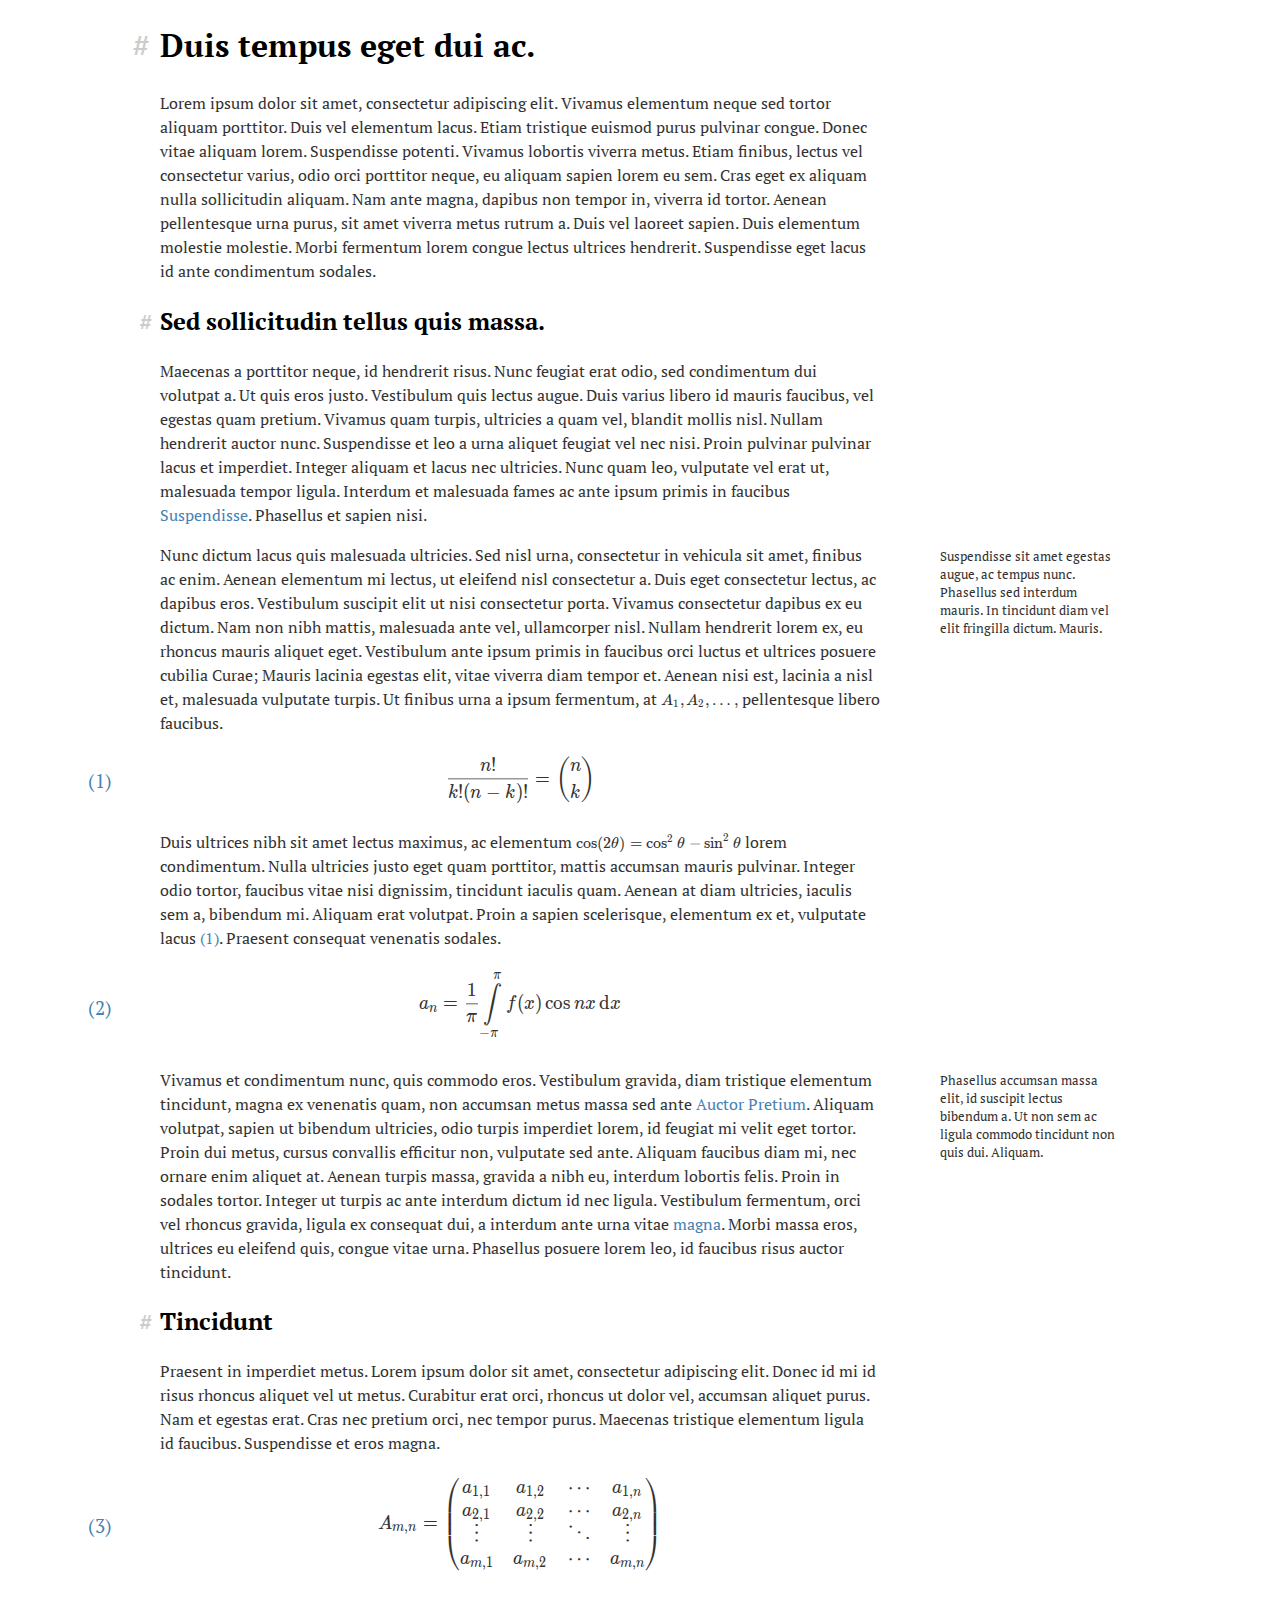
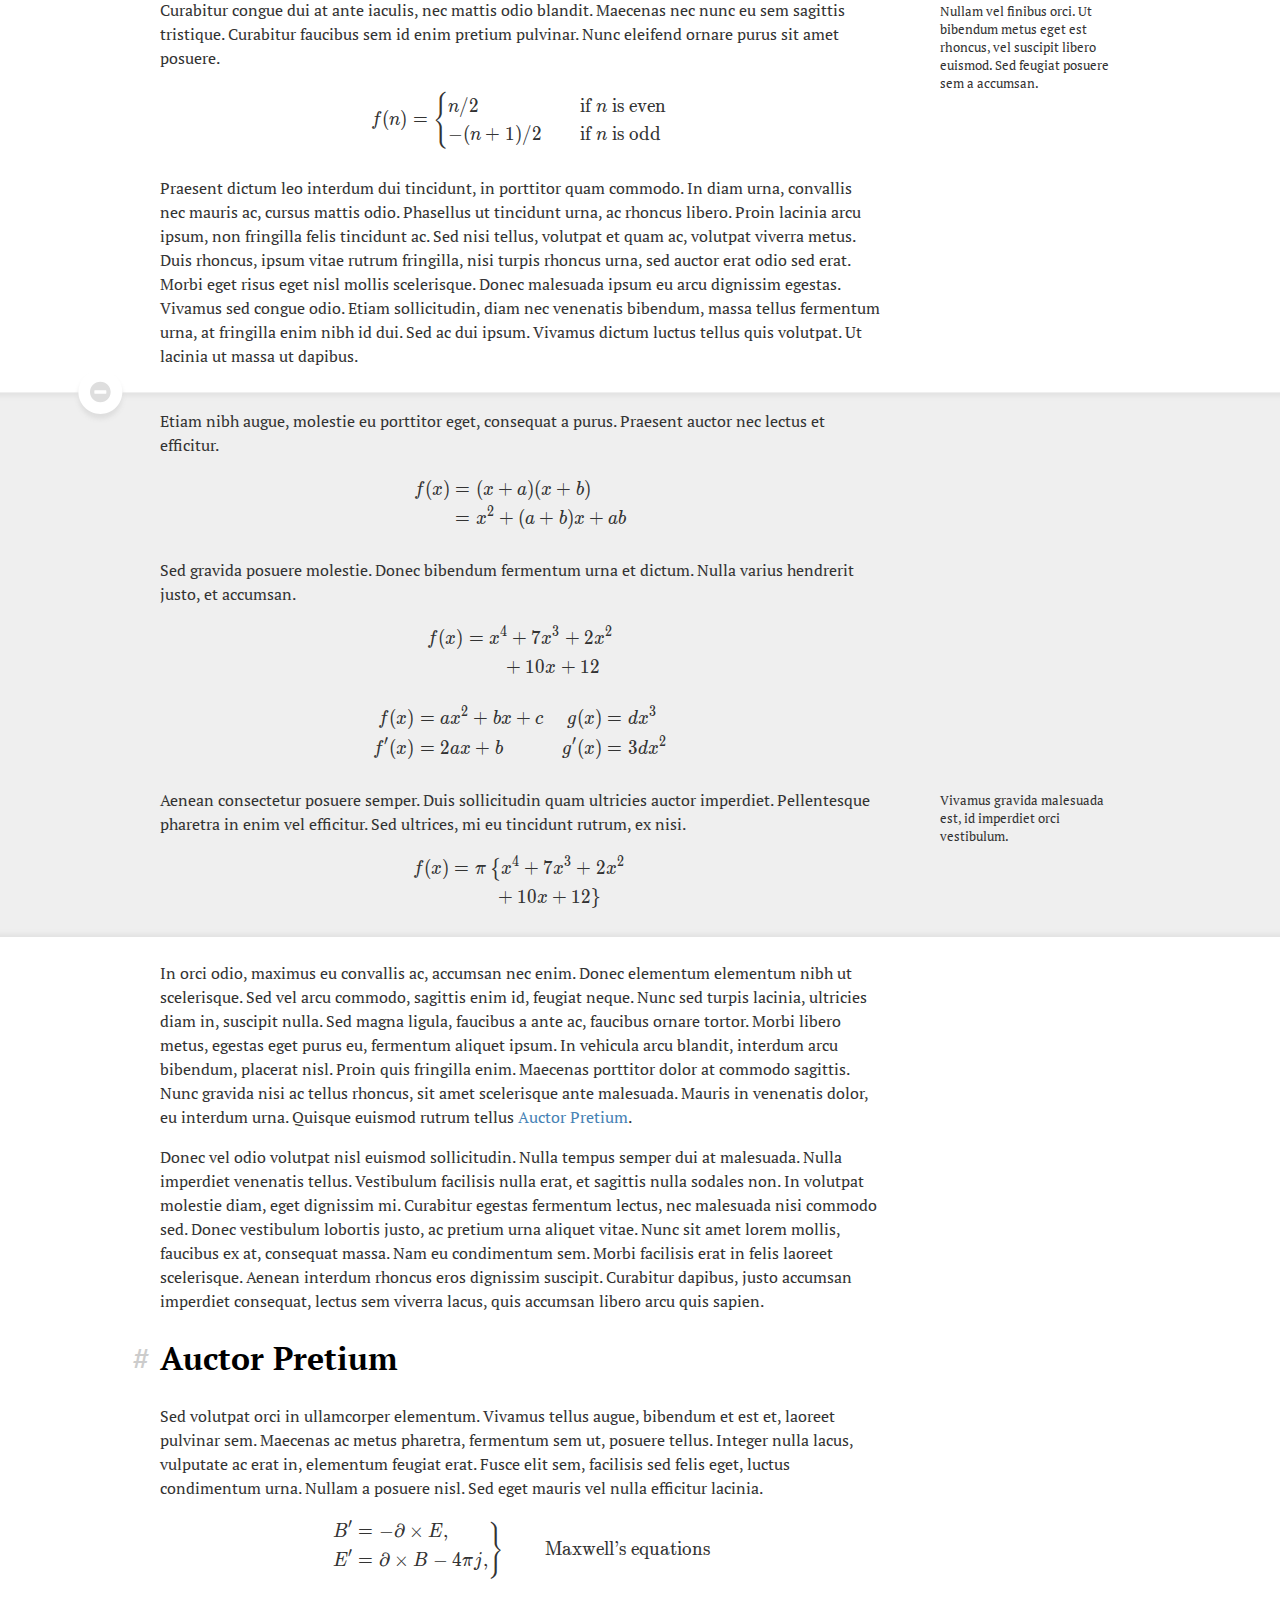
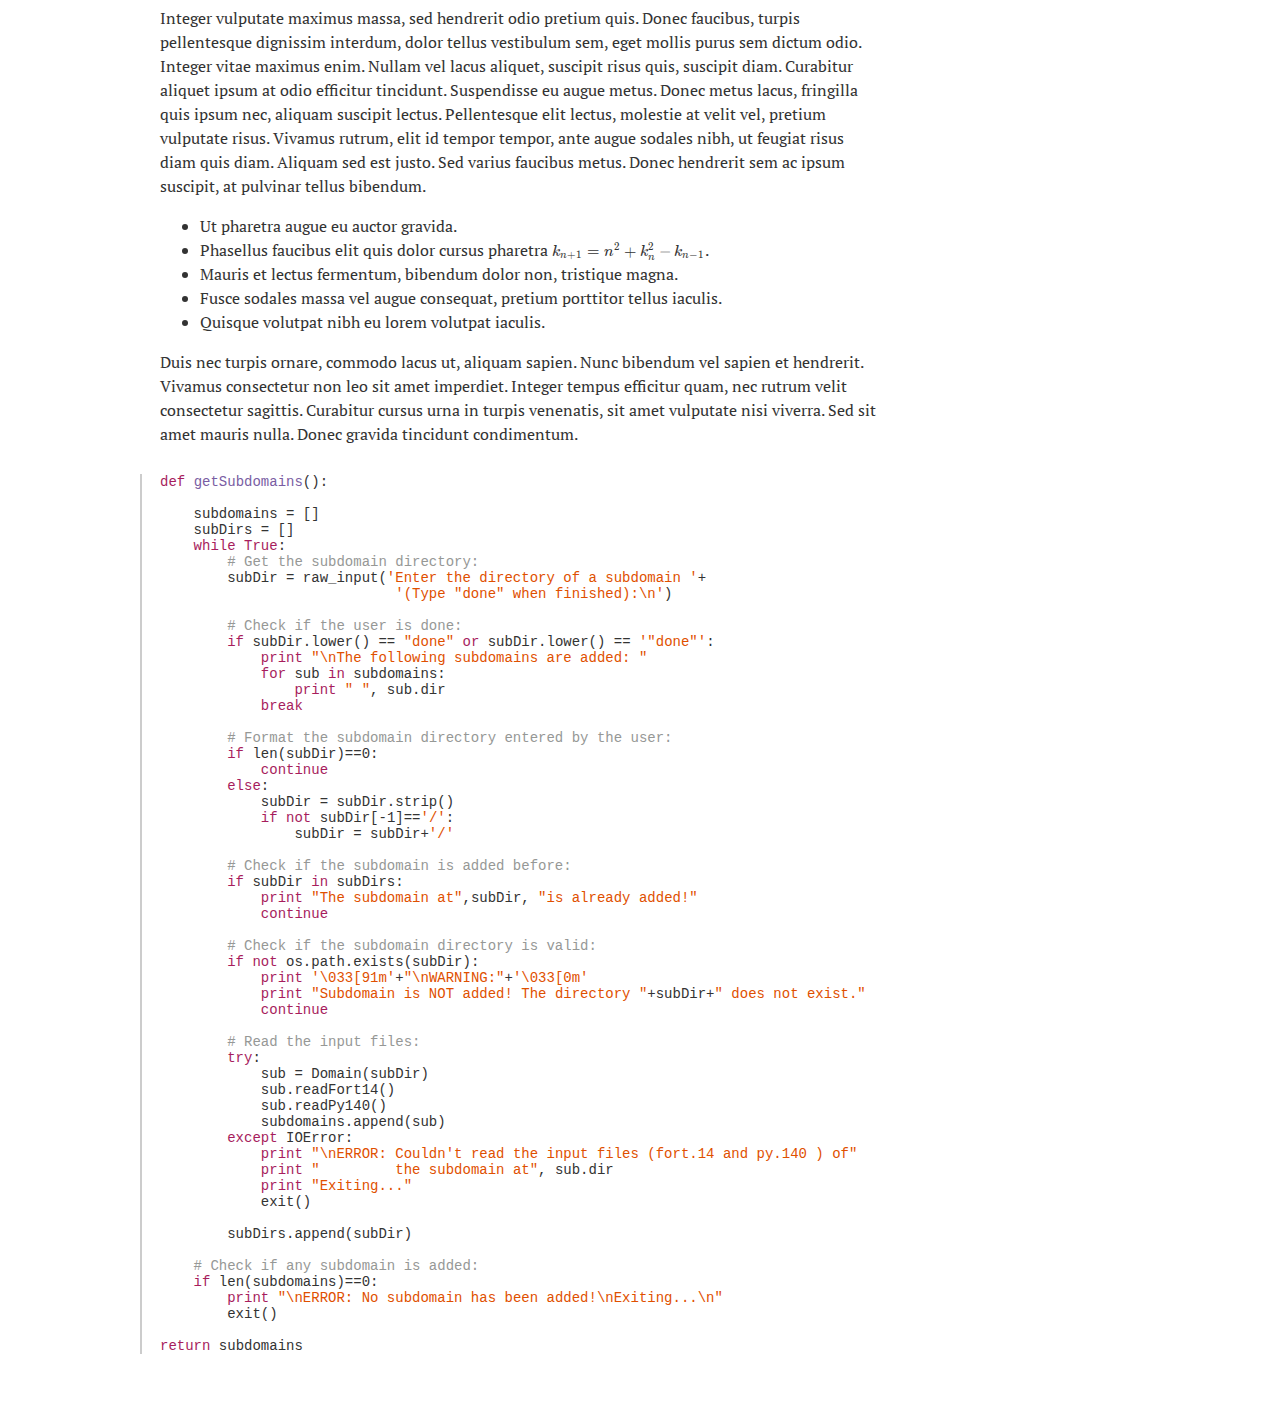
==== derivation/lorem.html @ aaa8bd6d "Lots of tweaking and add code" ====
<!DOCTYPE html>
<html lang="en">
<head>

    <meta charset="UTF-8">
    <title>Lorem Ipsum</title>

    <link rel="stylesheet" href="stylesheets/new.css">
    <link rel="stylesheet" href="lib/katex/katex.min.css">
    <link rel="stylesheet" href="lib/highlight/styles/github-gist.css">

    <script defer src="lib/fontawesome/js/fa-solid.min.js"></script>
    <script defer src="lib/fontawesome/js/fontawesome.min.js"></script>
    <script src="lib/highlight/highlight.pack.js"></script>
    <script src="lib/katex/katex.min.js"></script>
    <script src="lib/d3/d3.js"></script>

</head>
<body>

<h1>
    <a class="tag" name="Suspendisse">#</a>
    Duis tempus eget dui ac.
</h1>

<p>
    Lorem ipsum dolor sit amet, consectetur adipiscing elit. Vivamus elementum neque sed tortor aliquam porttitor. Duis vel elementum lacus. Etiam tristique euismod purus pulvinar congue. Donec vitae aliquam lorem. Suspendisse potenti. Vivamus lobortis viverra metus. Etiam finibus, lectus vel consectetur varius, odio orci porttitor neque, eu aliquam sapien lorem eu sem. Cras eget ex aliquam nulla sollicitudin aliquam. Nam ante magna, dapibus non tempor in, viverra id tortor. Aenean pellentesque urna purus, sit amet viverra metus rutrum a. Duis vel laoreet sapien. Duis elementum molestie molestie. Morbi fermentum lorem congue lectus ultrices hendrerit. Suspendisse eget lacus id ante condimentum sodales.
</p>

<h2>
    <a class="tag" name="magna">#</a>
    Sed sollicitudin tellus quis massa.
</h2>

<p>
    Maecenas a porttitor neque, id hendrerit risus. Nunc feugiat erat odio, sed condimentum dui volutpat a. Ut quis eros justo. Vestibulum quis lectus augue. Duis varius libero id mauris faucibus, vel egestas quam pretium. Vivamus quam turpis, ultricies a quam vel, blandit mollis nisl. Nullam hendrerit auctor nunc. Suspendisse et leo a urna aliquet feugiat vel nec nisi. Proin pulvinar pulvinar lacus et imperdiet. Integer aliquam et lacus nec ultricies. Nunc quam leo, vulputate vel erat ut, malesuada tempor ligula. Interdum et malesuada fames ac ante ipsum primis in faucibus <a data-tag="Suspendisse"></a>. Phasellus et sapien nisi.
</p>

<aside>
Suspendisse sit amet egestas augue, ac tempus nunc. Phasellus sed interdum mauris. In tincidunt diam vel elit fringilla dictum. Mauris.
</aside>
<p>
    Nunc dictum lacus quis malesuada ultricies. Sed nisl urna, consectetur in vehicula sit amet, finibus ac enim. Aenean elementum mi lectus, ut eleifend nisl consectetur a. Duis eget consectetur lectus, ac dapibus eros. Vestibulum suscipit elit ut nisi consectetur porta. Vivamus consectetur dapibus ex eu dictum. Nam non nibh mattis, malesuada ante vel, ullamcorper nisl. Nullam hendrerit lorem ex, eu rhoncus mauris aliquet eget. Vestibulum ante ipsum primis in faucibus orci luctus et ultrices posuere cubilia Curae; Mauris lacinia egestas elit, vitae viverra diam tempor et. Aenean nisi est, lacinia a nisl et, malesuada vulputate turpis. Ut finibus urna a ipsum fermentum, at \(A_1,A_2,\dotsc,\) pellentesque libero faucibus.
</p>

<div class="equation" data-tag="equation-binomial">
    \frac{n!}{k!(n-k)!} = \binom{n}{k}
</div>

<p>
    Duis ultrices nibh sit amet lectus maximus, ac elementum \( \cos (2\theta) = \cos^2 \theta - \sin^2 \theta \) lorem condimentum. Nulla ultricies justo eget quam porttitor, mattis accumsan mauris pulvinar. Integer odio tortor, faucibus vitae nisi dignissim, tincidunt iaculis quam. Aenean at diam ultricies, iaculis sem a, bibendum mi. Aliquam erat volutpat. Proin a sapien scelerisque, elementum ex et, vulputate lacus <a data-tag="equation-binomial"></a>. Praesent consequat venenatis sodales.
</p>

<div class="equation" data-tag="equation-named">
    a_n=\frac{1}{\pi}\int\limits_{-\pi}^{\pi}f(x)\cos nx\,\mathrm{d}x
</div>

<aside>
    Phasellus accumsan massa elit, id suscipit lectus bibendum a. Ut non sem ac ligula commodo tincidunt non quis dui. Aliquam.
</aside>
<p>
    Vivamus et condimentum nunc, quis commodo eros. Vestibulum gravida, diam tristique elementum tincidunt, magna ex venenatis quam, non accumsan metus massa sed ante <a data-tag="Auctor Pretium"></a>. Aliquam volutpat, sapien ut bibendum ultricies, odio turpis imperdiet lorem, id feugiat mi velit eget tortor. Proin dui metus, cursus convallis efficitur non, vulputate sed ante. Aliquam faucibus diam mi, nec ornare enim aliquet at. Aenean turpis massa, gravida a nibh eu, interdum lobortis felis. Proin in sodales tortor. Integer ut turpis ac ante interdum dictum id nec ligula. Vestibulum fermentum, orci vel rhoncus gravida, ligula ex consequat dui, a interdum ante urna vitae <a data-tag="magna"></a>. Morbi massa eros, ultrices eu eleifend quis, congue vitae urna. Phasellus posuere lorem leo, id faucibus risus auctor tincidunt.
</p>

<h2>
    <a class="tag" data-tag="tincidunt">#</a>
    Tincidunt
</h2>

<p>
    Praesent in imperdiet metus. Lorem ipsum dolor sit amet, consectetur adipiscing elit. Donec id mi id risus rhoncus aliquet vel ut metus. Curabitur erat orci, rhoncus ut dolor vel, accumsan aliquet purus. Nam et egestas erat. Cras nec pretium orci, nec tempor purus. Maecenas tristique elementum ligula id faucibus. Suspendisse et eros magna.
</p>

<div class="equation" data-tag="equation-2">
    A_{m,n} =
 \begin{pmatrix}
  a_{1,1} & a_{1,2} & \cdots & a_{1,n} \\
  a_{2,1} & a_{2,2} & \cdots & a_{2,n} \\
  \vdots  & \vdots  & \ddots & \vdots  \\
  a_{m,1} & a_{m,2} & \cdots & a_{m,n}
 \end{pmatrix}
</div>

<aside>
    Nullam vel finibus orci. Ut bibendum metus eget est rhoncus, vel suscipit libero euismod. Sed feugiat posuere sem a accumsan.
</aside>
<p>
    Curabitur congue dui at ante iaculis, nec mattis odio blandit. Maecenas nec nunc eu sem sagittis tristique. Curabitur faucibus sem id enim pretium pulvinar. Nunc eleifend ornare purus sit amet posuere.
</p>

<div class="equation">
    f(n) =
  \begin{cases}
    n/2       & \quad \text{if } n \text{ is even}\\
    -(n+1)/2  & \quad \text{if } n \text{ is odd}
  \end{cases}
</div>

<p>
    Praesent dictum leo interdum dui tincidunt, in porttitor quam commodo. In diam urna, convallis nec mauris ac, cursus mattis odio. Phasellus ut tincidunt urna, ac rhoncus libero. Proin lacinia arcu ipsum, non fringilla felis tincidunt ac. Sed nisi tellus, volutpat et quam ac, volutpat viverra metus. Duis rhoncus, ipsum vitae rutrum fringilla, nisi turpis rhoncus urna, sed auctor erat odio sed erat. Morbi eget risus eget nisl mollis scelerisque. Donec malesuada ipsum eu arcu dignissim egestas. Vivamus sed congue odio. Etiam sollicitudin, diam nec venenatis bibendum, massa tellus fermentum urna, at fringilla enim nibh id dui. Sed ac dui ipsum. Vivamus dictum luctus tellus quis volutpat. Ut lacinia ut massa ut dapibus.
</p>

<div class="inset">

    <p>
        Etiam nibh augue, molestie eu porttitor eget, consequat a purus. Praesent auctor nec lectus et efficitur.
    </p>

    <div class="equation">
        f(x) &= (x+a)(x+b) \\
             &= x^2 + (a+b)x + ab
    </div>

    <p>
        Sed gravida posuere molestie. Donec bibendum fermentum urna et dictum. Nulla varius hendrerit justo, et accumsan.
    </p>

    <div class="equation">
        f(x) &= x^4 + 7x^3 + 2x^2 \\
             &\qquad {} + 10x + 12
    </div>

    <div class="equation">
        f(x)  &= a x^2+b x +c   &   g(x)  &= d x^3 \\
        f'(x) &= 2 a x +b       &   g'(x) &= 3 d x^2
    </div>

    <aside>
        Vivamus gravida malesuada est, id imperdiet orci vestibulum.
    </aside>
    <p>
        Aenean consectetur posuere semper. Duis sollicitudin quam ultricies auctor imperdiet. Pellentesque pharetra in enim vel efficitur. Sed ultrices, mi eu tincidunt rutrum, ex nisi.
    </p>

    <div class="equation">
        f(x) &= \pi \left\{ x^4 + 7x^3 + 2x^2 \right.\\
             &\qquad \left. {} + 10x + 12 \right\}
    </div>

</div>

<p>
In orci odio, maximus eu convallis ac, accumsan nec enim. Donec elementum elementum nibh ut scelerisque. Sed vel arcu commodo, sagittis enim id, feugiat neque. Nunc sed turpis lacinia, ultricies diam in, suscipit nulla. Sed magna ligula, faucibus a ante ac, faucibus ornare tortor. Morbi libero metus, egestas eget purus eu, fermentum aliquet ipsum. In vehicula arcu blandit, interdum arcu bibendum, placerat nisl. Proin quis fringilla enim. Maecenas porttitor dolor at commodo sagittis. Nunc gravida nisi ac tellus rhoncus, sit amet scelerisque ante malesuada. Mauris in venenatis dolor, eu interdum urna. Quisque euismod rutrum tellus <a data-tag="Auctor Pretium"></a>.
</p>

<p>
Donec vel odio volutpat nisl euismod sollicitudin. Nulla tempus semper dui at malesuada. Nulla imperdiet venenatis tellus. Vestibulum facilisis nulla erat, et sagittis nulla sodales non. In volutpat molestie diam, eget dignissim mi. Curabitur egestas fermentum lectus, nec malesuada nisi commodo sed. Donec vestibulum lobortis justo, ac pretium urna aliquet vitae. Nunc sit amet lorem mollis, faucibus ex at, consequat massa. Nam eu condimentum sem. Morbi facilisis erat in felis laoreet scelerisque. Aenean interdum rhoncus eros dignissim suscipit. Curabitur dapibus, justo accumsan imperdiet consequat, lectus sem viverra lacus, quis accumsan libero arcu quis sapien.
</p>

<h1>
    <a class="tag" name="Auctor Pretium">#</a>
    Auctor Pretium
</h1>

<p>
    Sed volutpat orci in ullamcorper elementum. Vivamus tellus augue, bibendum et est et, laoreet pulvinar sem. Maecenas ac metus pharetra, fermentum sem ut, posuere tellus. Integer nulla lacus, vulputate ac erat in, elementum feugiat erat. Fusce elit sem, facilisis sed felis eget, luctus condimentum urna. Nullam a posuere nisl. Sed eget mauris vel nulla efficitur lacinia.
</p>

<div class="equation">
    \left.\begin{aligned}
        B'&=-\partial \times E,\\
        E'&=\partial \times B - 4\pi j,
       \end{aligned}
 \right\}
 \qquad \text{Maxwell's equations}
</div>

<p>
    Integer vulputate maximus massa, sed hendrerit odio pretium quis. Donec faucibus, turpis pellentesque dignissim interdum, dolor tellus vestibulum sem, eget mollis purus sem dictum odio. Integer vitae maximus enim. Nullam vel lacus aliquet, suscipit risus quis, suscipit diam. Curabitur aliquet ipsum at odio efficitur tincidunt. Suspendisse eu augue metus. Donec metus lacus, fringilla quis ipsum nec, aliquam suscipit lectus. Pellentesque elit lectus, molestie at velit vel, pretium vulputate risus. Vivamus rutrum, elit id tempor tempor, ante augue sodales nibh, ut feugiat risus diam quis diam. Aliquam sed est justo. Sed varius faucibus metus. Donec hendrerit sem ac ipsum suscipit, at pulvinar tellus bibendum.
</p>

<ul>
    <li>Ut pharetra augue eu auctor gravida.</li>
    <li>Phasellus faucibus elit quis dolor cursus pharetra \( k_{n+1} = n^2 + k_n^2 - k_{n-1} \).</li>
    <li>Mauris et lectus fermentum, bibendum dolor non, tristique magna.</li>
    <li>Fusce sodales massa vel augue consequat, pretium porttitor tellus iaculis.</li>
    <li>Quisque volutpat nibh eu lorem volutpat iaculis.</li>
</ul>

<p>
    Duis nec turpis ornare, commodo lacus ut, aliquam sapien. Nunc bibendum vel sapien et hendrerit. Vivamus consectetur non leo sit amet imperdiet. Integer tempus efficitur quam, nec rutrum velit consectetur sagittis. Curabitur cursus urna in turpis venenatis, sit amet vulputate nisi viverra. Sed sit amet mauris nulla. Donec gravida tincidunt condimentum.
</p>

<pre><code class="python">def getSubdomains():

    subdomains = []
    subDirs = []
    while True:
        # Get the subdomain directory:
        subDir = raw_input('Enter the directory of a subdomain '+
                            '(Type "done" when finished):\n')

        # Check if the user is done:
        if subDir.lower() == "done" or subDir.lower() == '"done"':
            print "\nThe following subdomains are added: "
            for sub in subdomains:
                print " ", sub.dir
            break

        # Format the subdomain directory entered by the user:
        if len(subDir)==0:
            continue
        else:
            subDir = subDir.strip()
            if not subDir[-1]=='/':
                subDir = subDir+'/'

        # Check if the subdomain is added before:
        if subDir in subDirs:
            print "The subdomain at",subDir, "is already added!"
            continue

        # Check if the subdomain directory is valid:
        if not os.path.exists(subDir):
            print '\033[91m'+"\nWARNING:"+'\033[0m'
            print "Subdomain is NOT added! The directory "+subDir+" does not exist."
            continue

        # Read the input files:
        try:
            sub = Domain(subDir)
            sub.readFort14()
            sub.readPy140()
            subdomains.append(sub)
        except IOError:
            print "\nERROR: Couldn't read the input files (fort.14 and py.140 ) of"
            print "         the subdomain at", sub.dir
            print "Exiting..."
            exit()

        subDirs.append(subDir)

    # Check if any subdomain is added:
    if len(subdomains)==0:
        print "\nERROR: No subdomain has been added!\nExiting...\n"
        exit()

return subdomains</code></pre>

<script src="new.js"></script>

</body>
</html>
---- derivation/stylesheets/new.css ----
@import url(//fonts.googleapis.com/css?family=PT+Serif|PT+Serif:b|PT+Serif:i|PT+Sans|PT+Sans:b);
body {
  font: 100% PT Serif, serif;
  color: #333;
  margin: 0 auto 4em auto;
  position: relative;
  width: 960px;
  line-height: 1.5;
  overflow-x: hidden;
  background-color: white;
}
body > p {
  width: 720px;
}
body > .equation {
  width: 720px;
}
body > pre {
  margin: 2em 0 2em -20px;
  border-left: 2px solid #cccccc;
  padding-left: 18px;
}
body > pre > code {
  padding: 0 !important;
}

a {
  color: steelblue;
}
a:not(:hover) {
  text-decoration: none;
}

h1, h2, h3 {
  text-rendering: optimizeLegibility;
  color: #000;
}

aside {
  display: inline-block;
  position: absolute;
  right: 0;
  width: 180px;
  font-size: small;
  margin-top: 0.3em;
  line-height: normal;
}

.eq-tag {
  position: absolute;
  top: 50%;
  transform: translate(-50%, -50%) translateX(-60px);
  font-size: 1.21em;
  color: steelblue;
  text-decoration: none !important;
}

.tag {
  position: absolute;
  right: 100%;
  padding: 0 0.3em;
  color: #cccccc;
}

.equation {
  position: relative;
  margin: 1.33em 0;
}

.inset {
  position: relative;
  overflow: hidden;
  margin: 1.5em -50%;
  padding: 0 50% 0 50%;
  border-top: 1px solid #efefef;
  background-color: #efefef;
  box-shadow: inset 0 8px 6px -6px #dedede, inset 0 -8px 6px -6px #dedede;
}
.inset > p {
  width: 720px;
}
.inset > .equation {
  width: 720px;
}
.inset aside {
  margin-right: 25%;
}
.inset aside:first-child {
  margin-top: 1.5em;
}

.expander .expander-button {
  position: absolute;
  z-index: 9999;
  transform: translate(-50%, -50%) translateX(-60px);
  color: #dedede;
}
.expander .expander-button .background {
  color: white;
}
.expander .expander-button:hover {
  cursor: pointer;
  color: steelblue;
}

:not(.katex-display) > span.katex {
  font-size: inherit;
}

pre, code {
  font-family: "Menlo", monospace;
  font-size: 14px;
  line-height: normal;
}
---- derivation/lib/highlight/styles/github-gist.css ----
/**
 * GitHub Gist Theme
 * Author : Louis Barranqueiro - https://github.com/LouisBarranqueiro
 */

.hljs {
  display: block;
  background: white;
  padding: 0.5em;
  color: #333333;
  overflow-x: auto;
}

.hljs-comment,
.hljs-meta {
  color: #969896;
}

.hljs-string,
.hljs-variable,
.hljs-template-variable,
.hljs-strong,
.hljs-emphasis,
.hljs-quote {
  color: #df5000;
}

.hljs-keyword,
.hljs-selector-tag,
.hljs-type {
  color: #a71d5d;
}

.hljs-literal,
.hljs-symbol,
.hljs-bullet,
.hljs-attribute {
  color: #0086b3;
}

.hljs-section,
.hljs-name {
  color: #63a35c;
}

.hljs-tag {
  color: #333333;
}

.hljs-title,
.hljs-attr,
.hljs-selector-id,
.hljs-selector-class,
.hljs-selector-attr,
.hljs-selector-pseudo {
  color: #795da3;
}

.hljs-addition {
  color: #55a532;
  background-color: #eaffea;
}

.hljs-deletion {
  color: #bd2c00;
  background-color: #ffecec;
}

.hljs-link {
  text-decoration: underline;
}
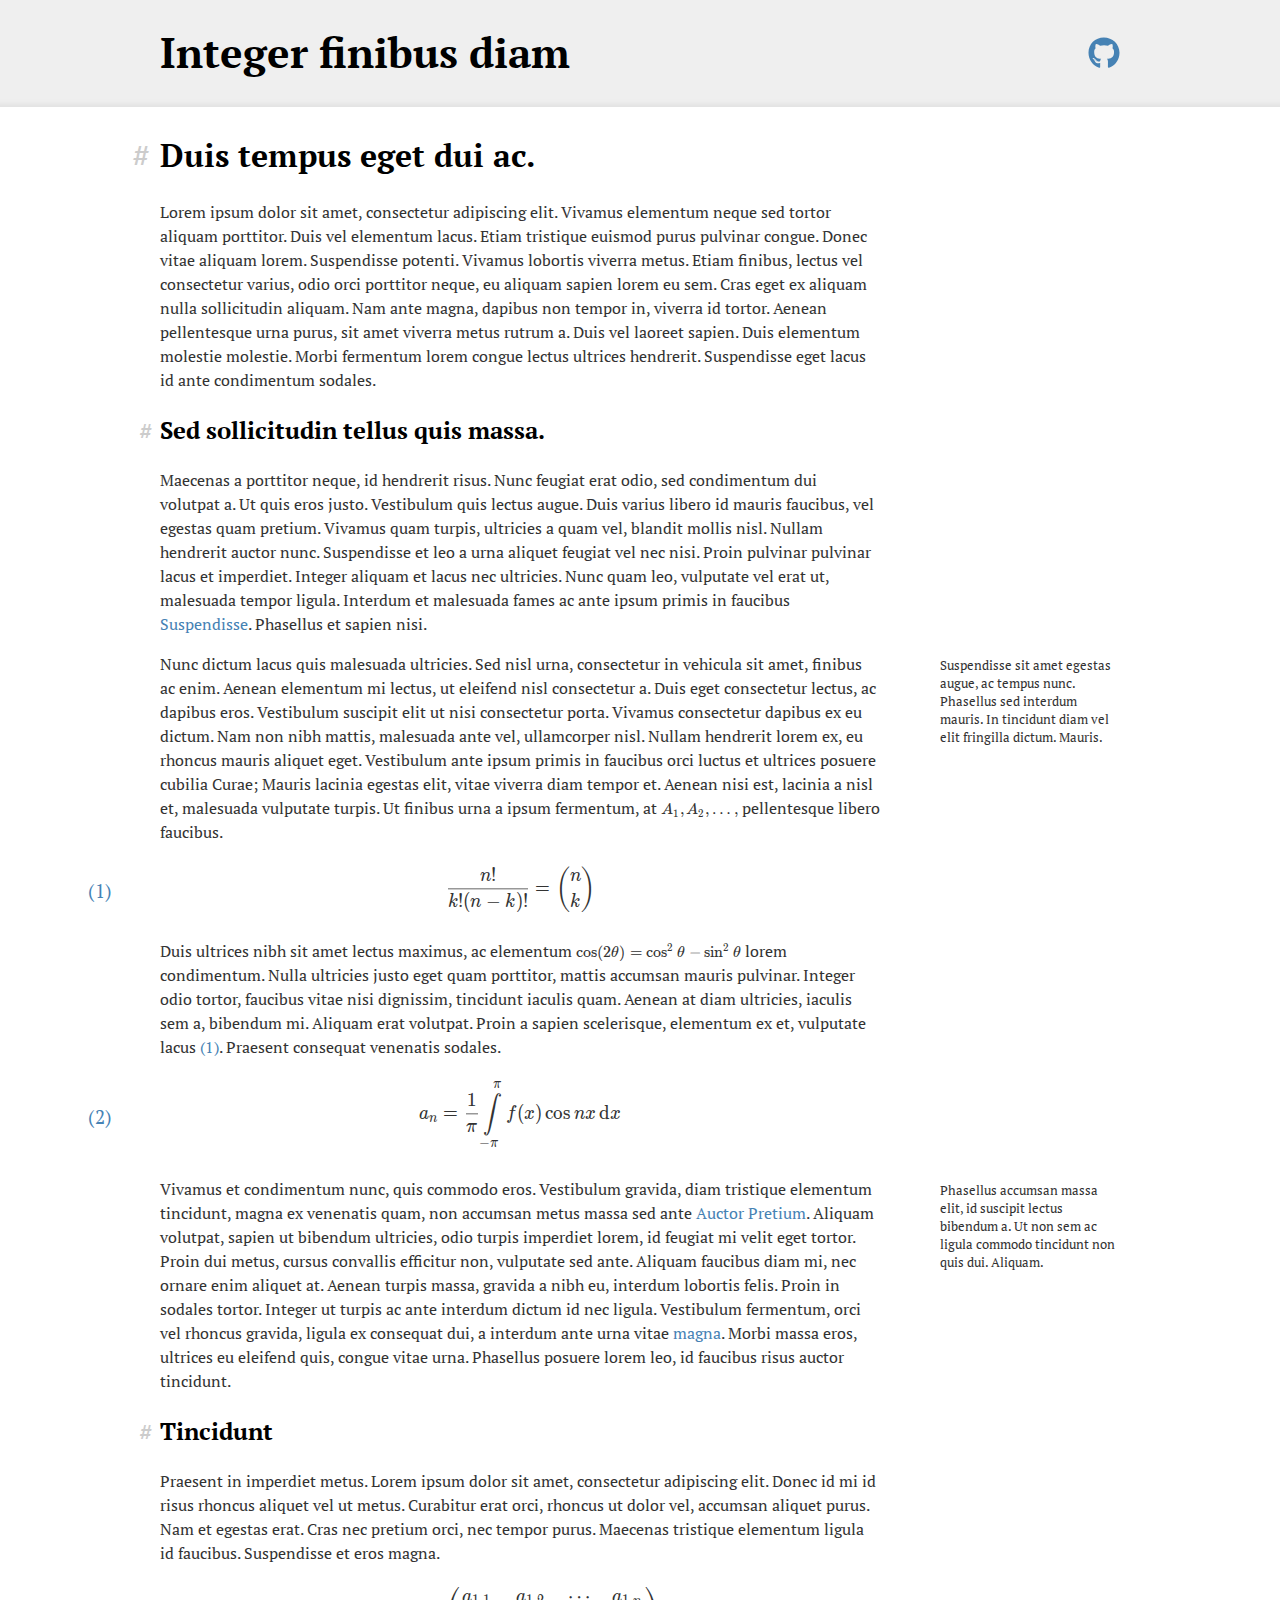
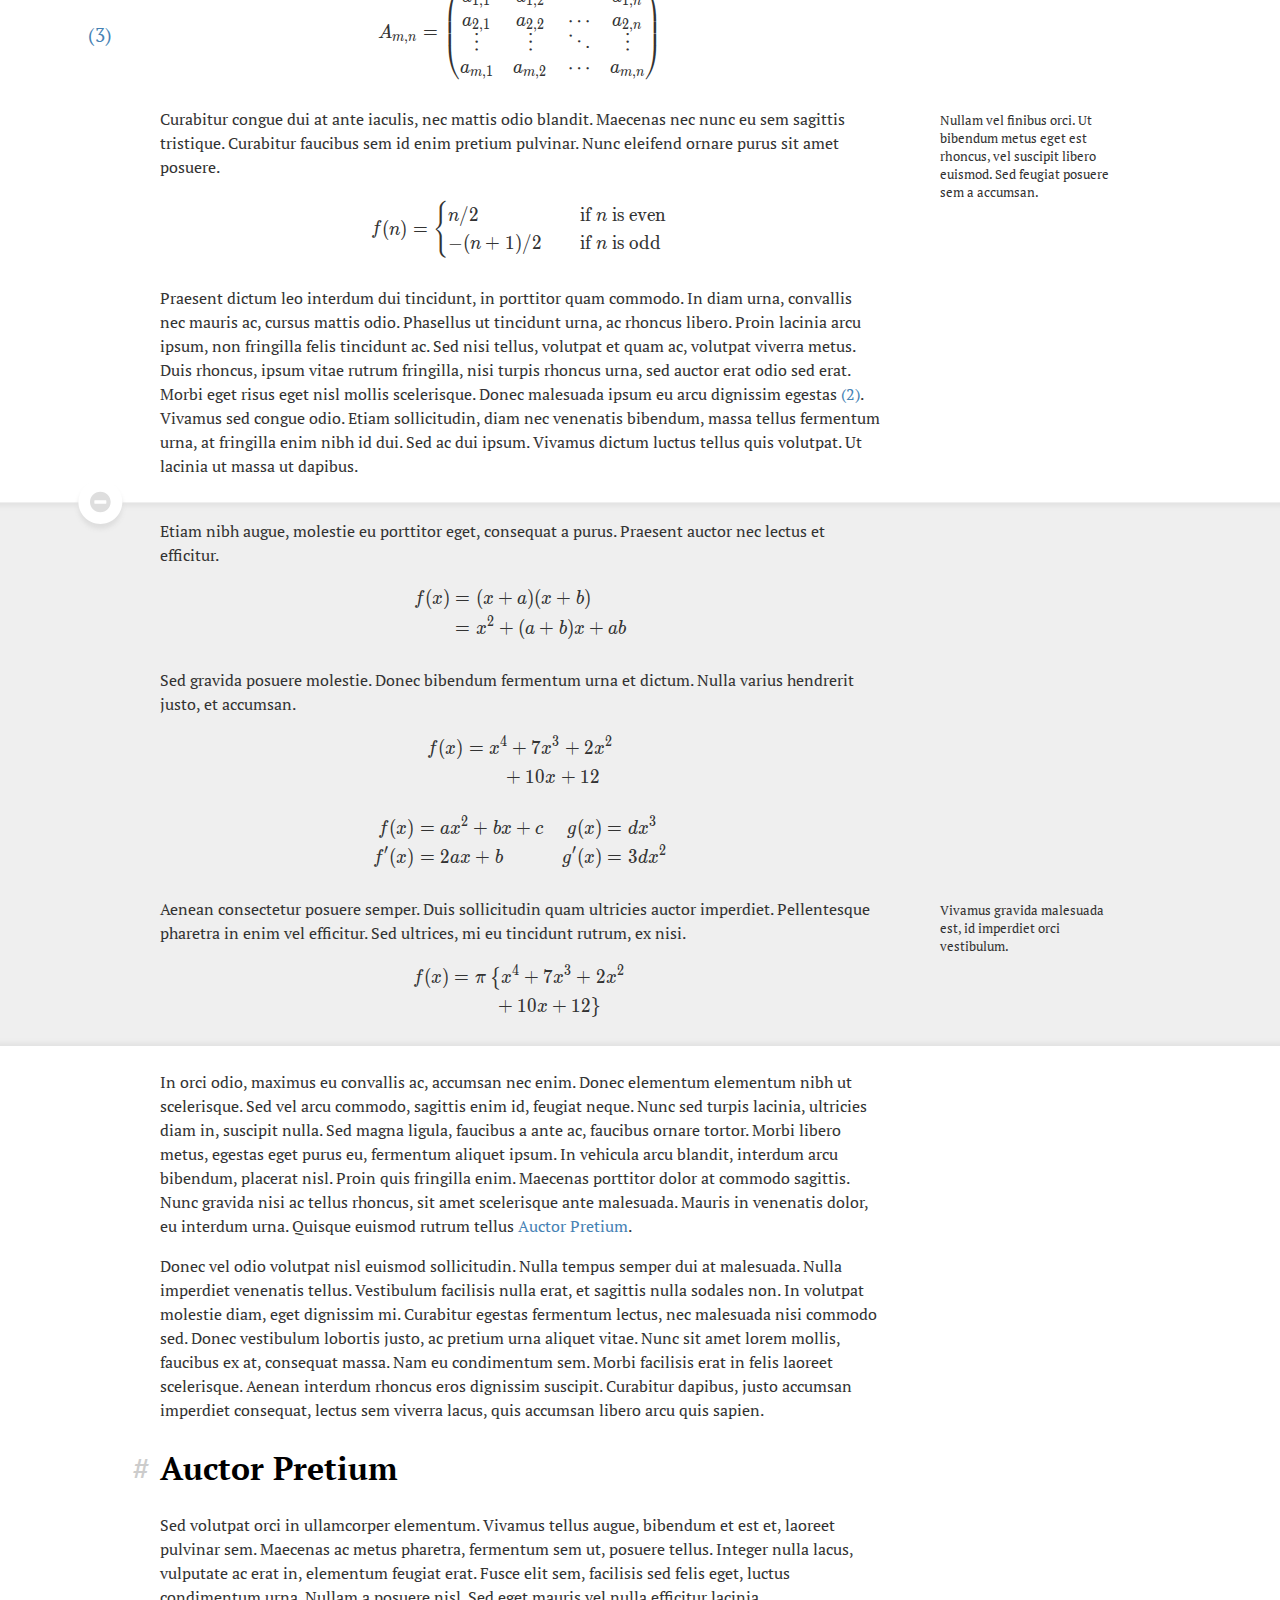
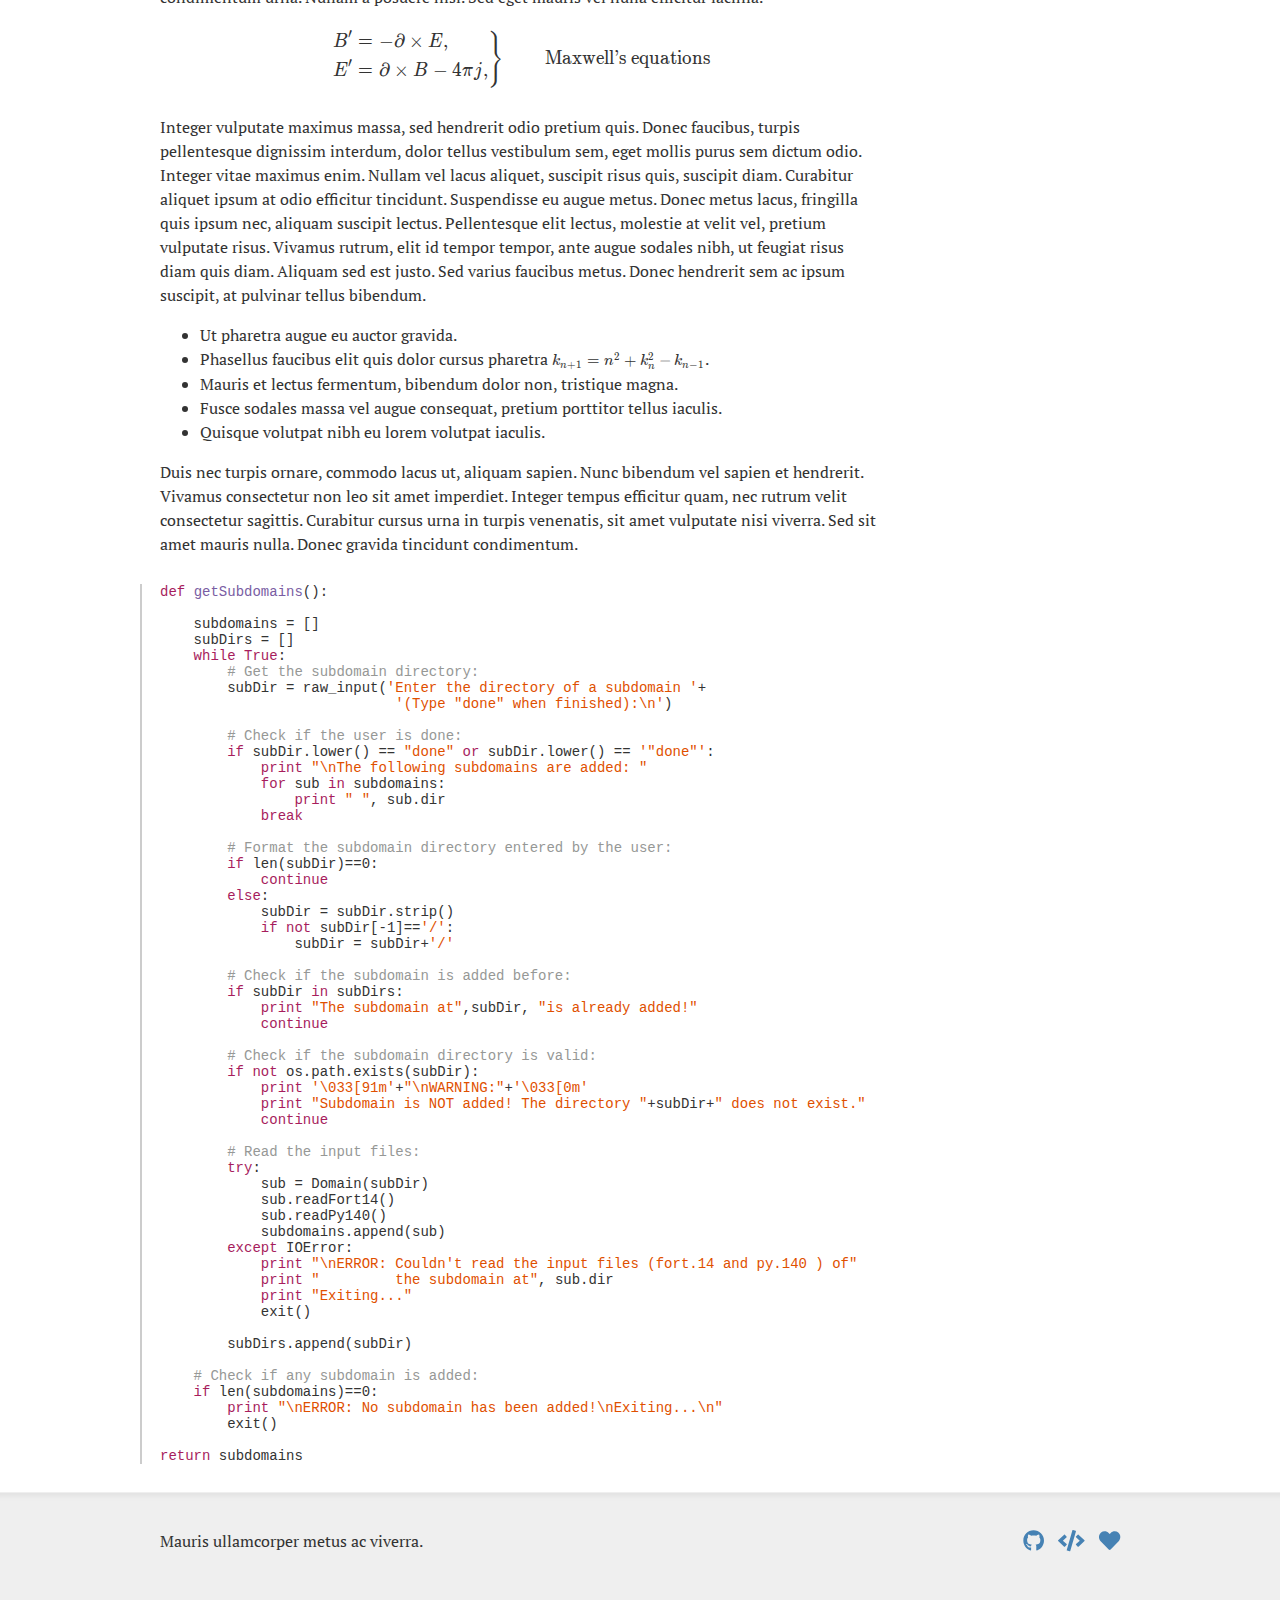
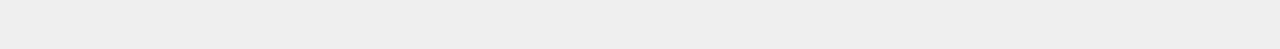
==== commit d291600e: "Minor tweaks" ====
--- a/derivation/lorem.html
+++ b/derivation/lorem.html
@@ -10,6 +10,7 @@
     <link rel="stylesheet" href="lib/highlight/styles/github-gist.css">
 
     <script defer src="lib/fontawesome/js/fa-solid.min.js"></script>
+    <script defer src="lib/fontawesome/js/fa-brands.min.js"></script>
     <script defer src="lib/fontawesome/js/fontawesome.min.js"></script>
     <script src="lib/highlight/highlight.pack.js"></script>
     <script src="lib/katex/katex.min.js"></script>
@@ -17,6 +18,15 @@
 
 </head>
 <body>
+
+<header>
+    <h1 class="left">
+        Integer finibus diam
+    </h1>
+    <p class="right">
+        <a class="icon" href="#"><i class="fab fa-github fa-2x"></i></a>
+    </p>
+</header>
 
 <h1>
     <a class="tag" name="Suspendisse">#</a>
@@ -97,7 +107,7 @@
 </div>
 
 <p>
-    Praesent dictum leo interdum dui tincidunt, in porttitor quam commodo. In diam urna, convallis nec mauris ac, cursus mattis odio. Phasellus ut tincidunt urna, ac rhoncus libero. Proin lacinia arcu ipsum, non fringilla felis tincidunt ac. Sed nisi tellus, volutpat et quam ac, volutpat viverra metus. Duis rhoncus, ipsum vitae rutrum fringilla, nisi turpis rhoncus urna, sed auctor erat odio sed erat. Morbi eget risus eget nisl mollis scelerisque. Donec malesuada ipsum eu arcu dignissim egestas. Vivamus sed congue odio. Etiam sollicitudin, diam nec venenatis bibendum, massa tellus fermentum urna, at fringilla enim nibh id dui. Sed ac dui ipsum. Vivamus dictum luctus tellus quis volutpat. Ut lacinia ut massa ut dapibus.
+    Praesent dictum leo interdum dui tincidunt, in porttitor quam commodo. In diam urna, convallis nec mauris ac, cursus mattis odio. Phasellus ut tincidunt urna, ac rhoncus libero. Proin lacinia arcu ipsum, non fringilla felis tincidunt ac. Sed nisi tellus, volutpat et quam ac, volutpat viverra metus. Duis rhoncus, ipsum vitae rutrum fringilla, nisi turpis rhoncus urna, sed auctor erat odio sed erat. Morbi eget risus eget nisl mollis scelerisque. Donec malesuada ipsum eu arcu dignissim egestas <a data-tag="equation-named"></a>. Vivamus sed congue odio. Etiam sollicitudin, diam nec venenatis bibendum, massa tellus fermentum urna, at fringilla enim nibh id dui. Sed ac dui ipsum. Vivamus dictum luctus tellus quis volutpat. Ut lacinia ut massa ut dapibus.
 </p>
 
 <div class="inset">
@@ -237,6 +247,17 @@
 
 return subdomains</code></pre>
 
+<footer>
+    <p class="left">
+        Mauris ullamcorper metus ac viverra.
+    </p>
+    <p class="right">
+        <a class="icon" href="#"><i class="fab fa-github fa-lg"></i></a>
+        <a class="icon" href="#"><i class="fas fa-code fa-lg"></i></a>
+        <a class="icon" href="#"><i class="fas fa-heart fa-lg"></i></a>
+    </p>
+</footer>
+
 <script src="new.js"></script>
 
 </body>
--- a/derivation/stylesheets/new.css
+++ b/derivation/stylesheets/new.css
@@ -2,7 +2,7 @@
 body {
   font: 100% PT Serif, serif;
   color: #333;
-  margin: 0 auto 4em auto;
+  margin: 0 auto;
   position: relative;
   width: 960px;
   line-height: 1.5;
@@ -112,3 +112,45 @@
   font-size: 14px;
   line-height: normal;
 }
+
+header {
+  position: relative;
+  overflow: hidden;
+  margin: 0 -50% 1.5em -50%;
+  padding: 20px 50% 20px 50%;
+  border-top: 1px solid #efefef;
+  background-color: #efefef;
+  box-shadow: inset 0 -8px 6px -6px #dedede;
+}
+header h1 {
+  margin: 0;
+  font-size: 42px;
+}
+header .left {
+  float: left;
+}
+header .right {
+  float: right;
+}
+header .icon {
+  padding-left: 10px;
+}
+
+footer {
+  position: relative;
+  overflow: hidden;
+  margin: 1.5em -50% 0 -50%;
+  padding: 20px 50% 80px 50%;
+  border-top: 1px solid #efefef;
+  background-color: #efefef;
+  box-shadow: inset 0 8px 6px -6px #dedede;
+}
+footer .left {
+  float: left;
+}
+footer .right {
+  float: right;
+}
+footer .icon {
+  padding-left: 10px;
+}
